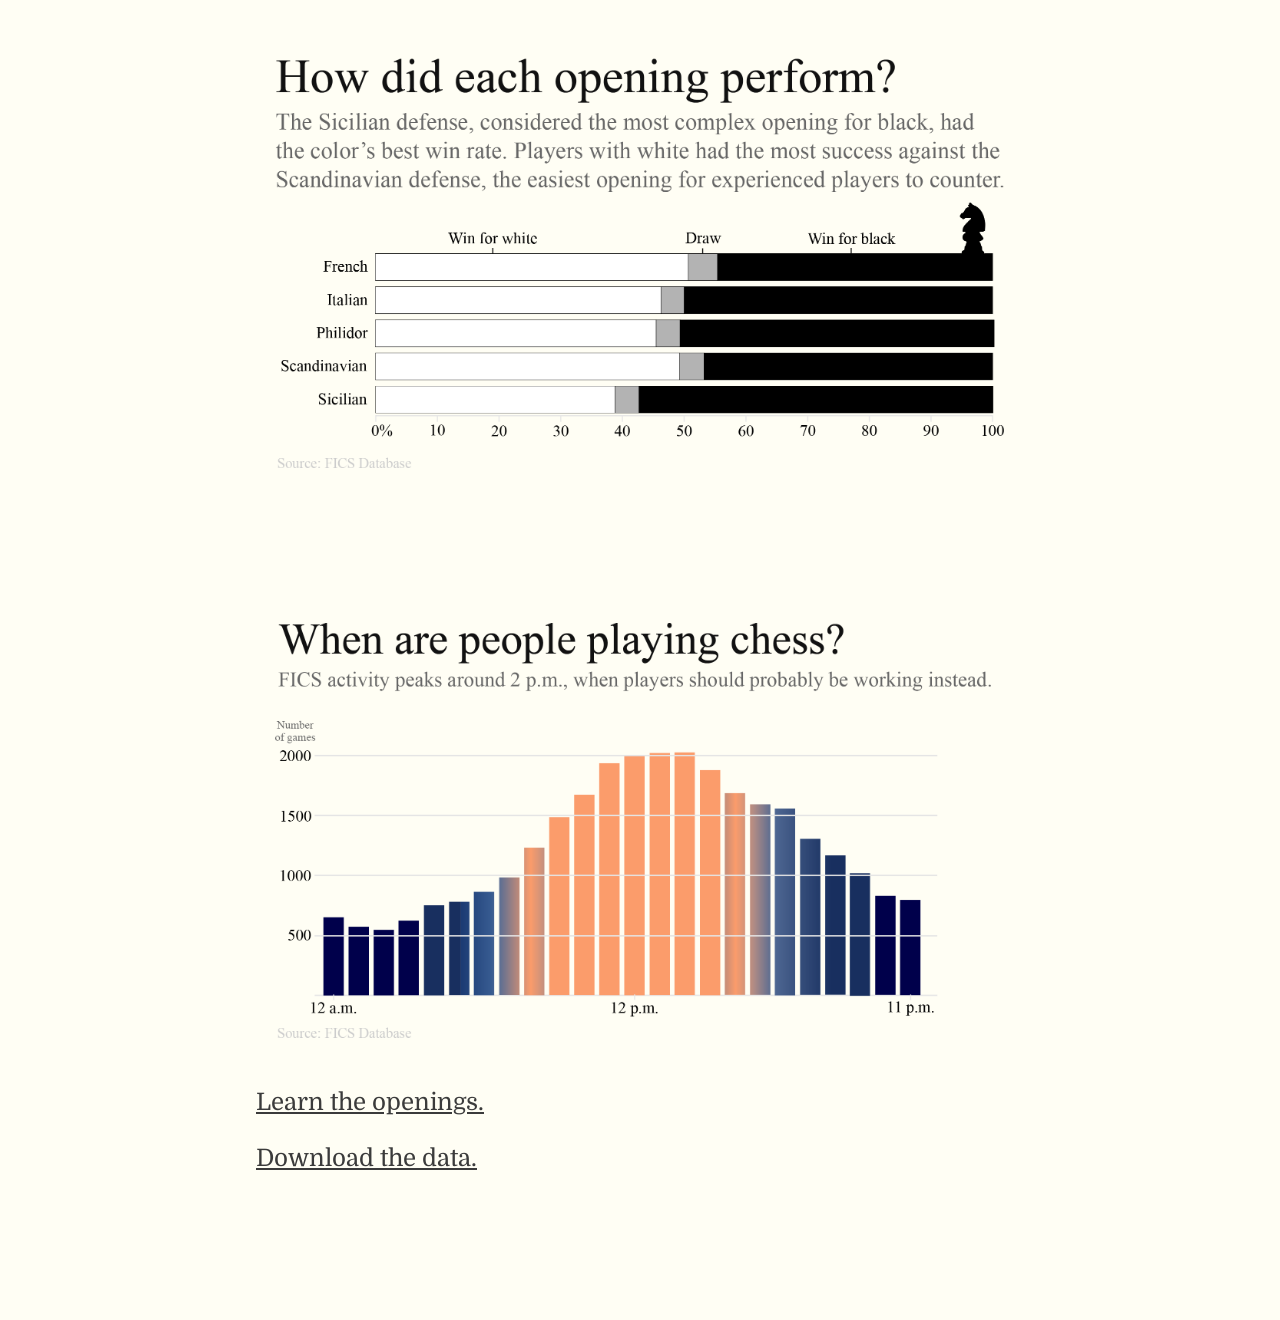
==== viz.html @ 8fa2cc39 "creating project repo" ====
<!DOCTYPE html>
<html lang="en">
    <head>
        <meta charset="utf-8" />
    <meta http-equiv="X-UA-Compatible" content="IE=edge" />
    <title>Chess is Easy</title>
    <link rel="preconnect" href="https://fonts.googleapis.com">
<link rel="preconnect" href="https://fonts.gstatic.com" crossorigin>
<link href="https://fonts.googleapis.com/css2?family=Domine:wght@400..700&display=swap" rel="stylesheet">
    <link rel="stylesheet" href="style.css"/>
    </head>
    <body class="well">
        <img src="chessviz1.png" width="100%">
        <p class="filler">.</p>
        <p class="filler">.</p>
    <div class="flourish-embed flourish-chart" data-src="visualisation/28547611"><script src="https://public.flourish.studio/resources/embed.js"></script><noscript><img src="https://public.flourish.studio/visualisation/28547611/thumbnail" width="100%" alt="chart visualization" /></noscript></div>
        <p class="filler">.</p>
        
        <p class="filler">.</p>
   <img src="chessviz2.png" width="100%">
        <p class="filler">.</p>
        <p><a href="openings.html">Learn the openings.</a></p>
        <br>
        <p><a href="https://drive.google.com/file/d/1p7z42NJN83FSbVGh4iU8G1r9aqKTlJWh/view?usp=share_link">Download the data.</a></p>
    </body>
</html>
---- style.css ----
* {
  box-sizing: border-box;
}

html,
body {
  margin: 0;
  padding: 0;
  background-color: #fffef4;
}

body {
  font-family: "Domine", serif;
  min-height: 1280px;
  color: #3b3b3b;
  font-size: 24px;
}

main {
  margin-left: 20%;
  margin-right: 20%;
}

p,
h1,
h2,
h3,
h4,
a {
  margin: 0;
}

a {
  color: #3b3b3b;
  text-decoration: underline;
  font-size: 24px;
}

@media (min-width: 840px) {
  .nav__examples {
    margin-top: 0;
    margin-left: 2rem;
  }
}

.sticky-image {
  width: 400px;
}

.scrolly-p {
  text-align: center;
  margin: auto;
}

.spacer {
  background-color: none;
  border: none;
  height: 400px;
}

.arrow {
  text-align: center;
}

button {
  border-radius: 10px;
  background-color: #111;
  color: #fffef4;
  font-family: "Domine", serif;
  font-size: 24px;
  border: none;
  padding: 10px;
  text-decoration: underline;
}

.well {
  margin-left: 20%;
  margin-right: 20%;
  margin-top: 40px;
}

.filler {
  color: #fffef4;
}
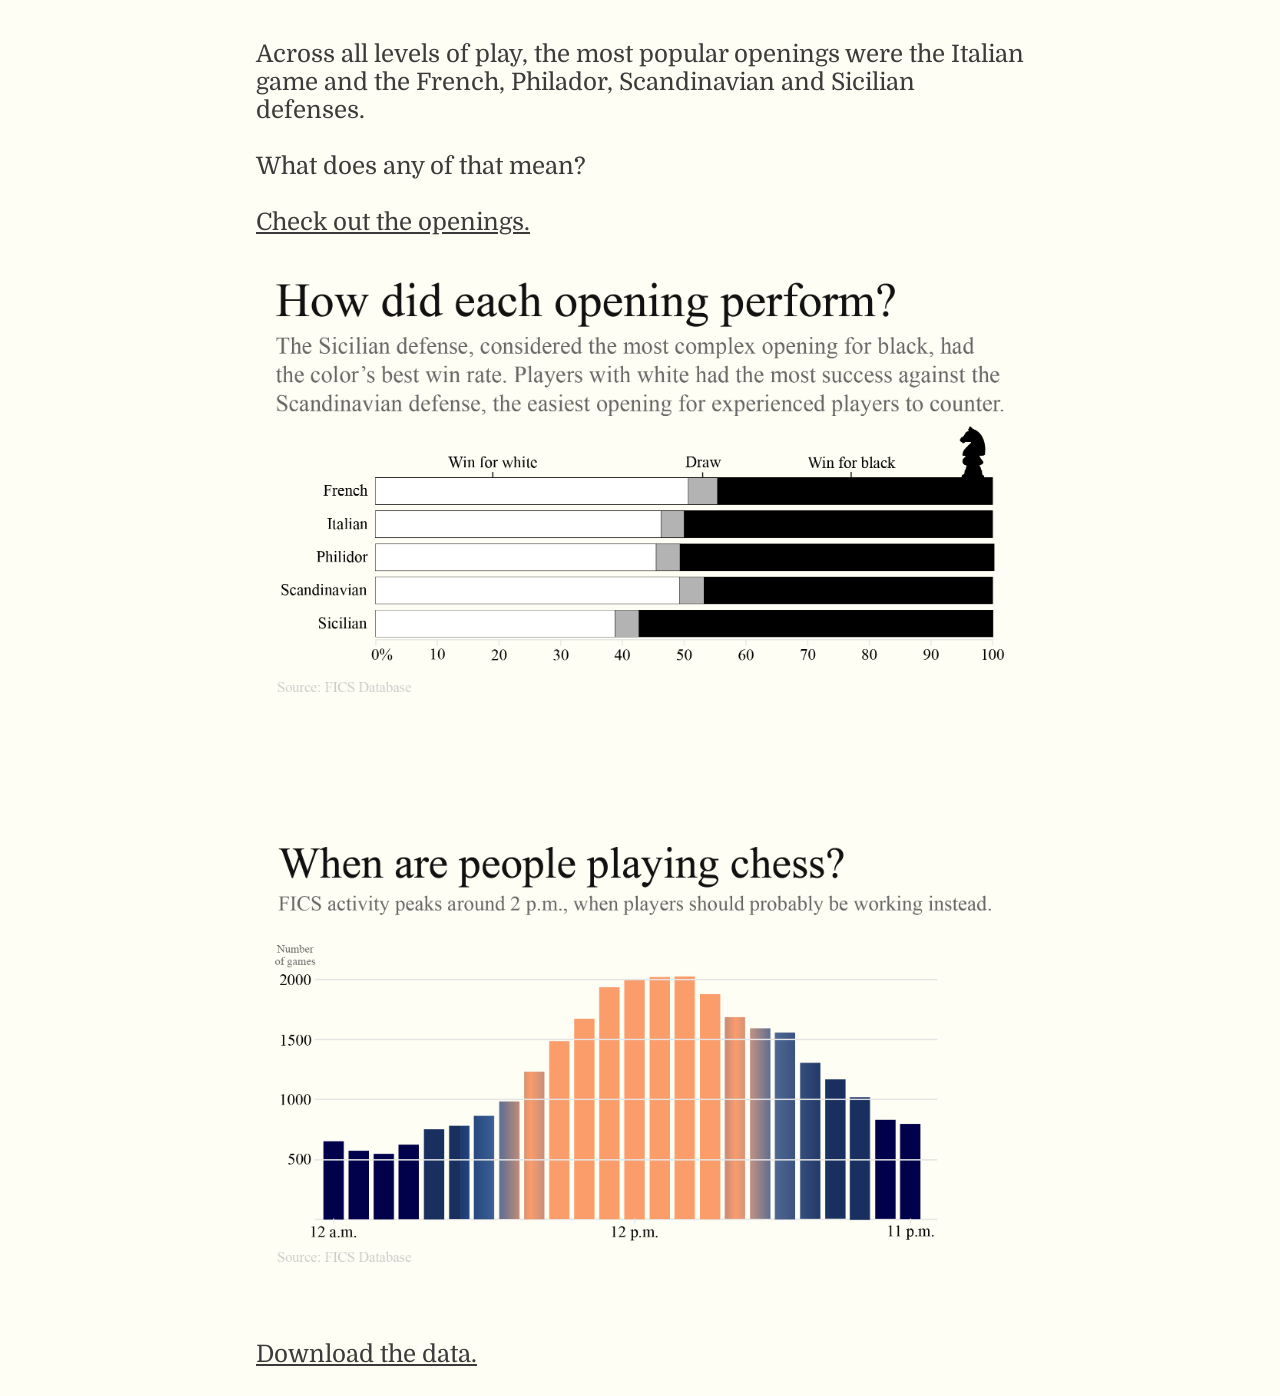
==== commit f8e0b194: "project actually done" ====
--- a/viz.html
+++ b/viz.html
@@ -8,8 +8,14 @@
 <link rel="preconnect" href="https://fonts.gstatic.com" crossorigin>
 <link href="https://fonts.googleapis.com/css2?family=Domine:wght@400..700&display=swap" rel="stylesheet">
     <link rel="stylesheet" href="style.css"/>
-    </head>
+    </head> 
     <body class="well">
+        <p>Across all levels of play, the most popular openings were the Italian game and the French, Philador, Scandinavian and Sicilian defenses.</p>
+        <p class="filler">.</p>
+        <p>What does any of that mean?</p>
+        <p class="filler">.</p>
+        <p><a href="openings.html">Check out the openings.</a></p>
+        <p class="filler">.</p>
         <img src="chessviz1.png" width="100%">
         <p class="filler">.</p>
         <p class="filler">.</p>
@@ -19,8 +25,8 @@
         <p class="filler">.</p>
    <img src="chessviz2.png" width="100%">
         <p class="filler">.</p>
-        <p><a href="openings.html">Learn the openings.</a></p>
         <br>
         <p><a href="https://drive.google.com/file/d/1p7z42NJN83FSbVGh4iU8G1r9aqKTlJWh/view?usp=share_link">Download the data.</a></p>
+        <p class="filler">.</p>
     </body>
 </html>
--- a/style.css
+++ b/style.css
@@ -81,4 +81,11 @@
 
 .filler {
   color: #fffef4;
+}
+
+@media (max-width: 700px) {
+.well {
+  margin-left: 5%;
+  margin-right: 5%;
+  }
 }
